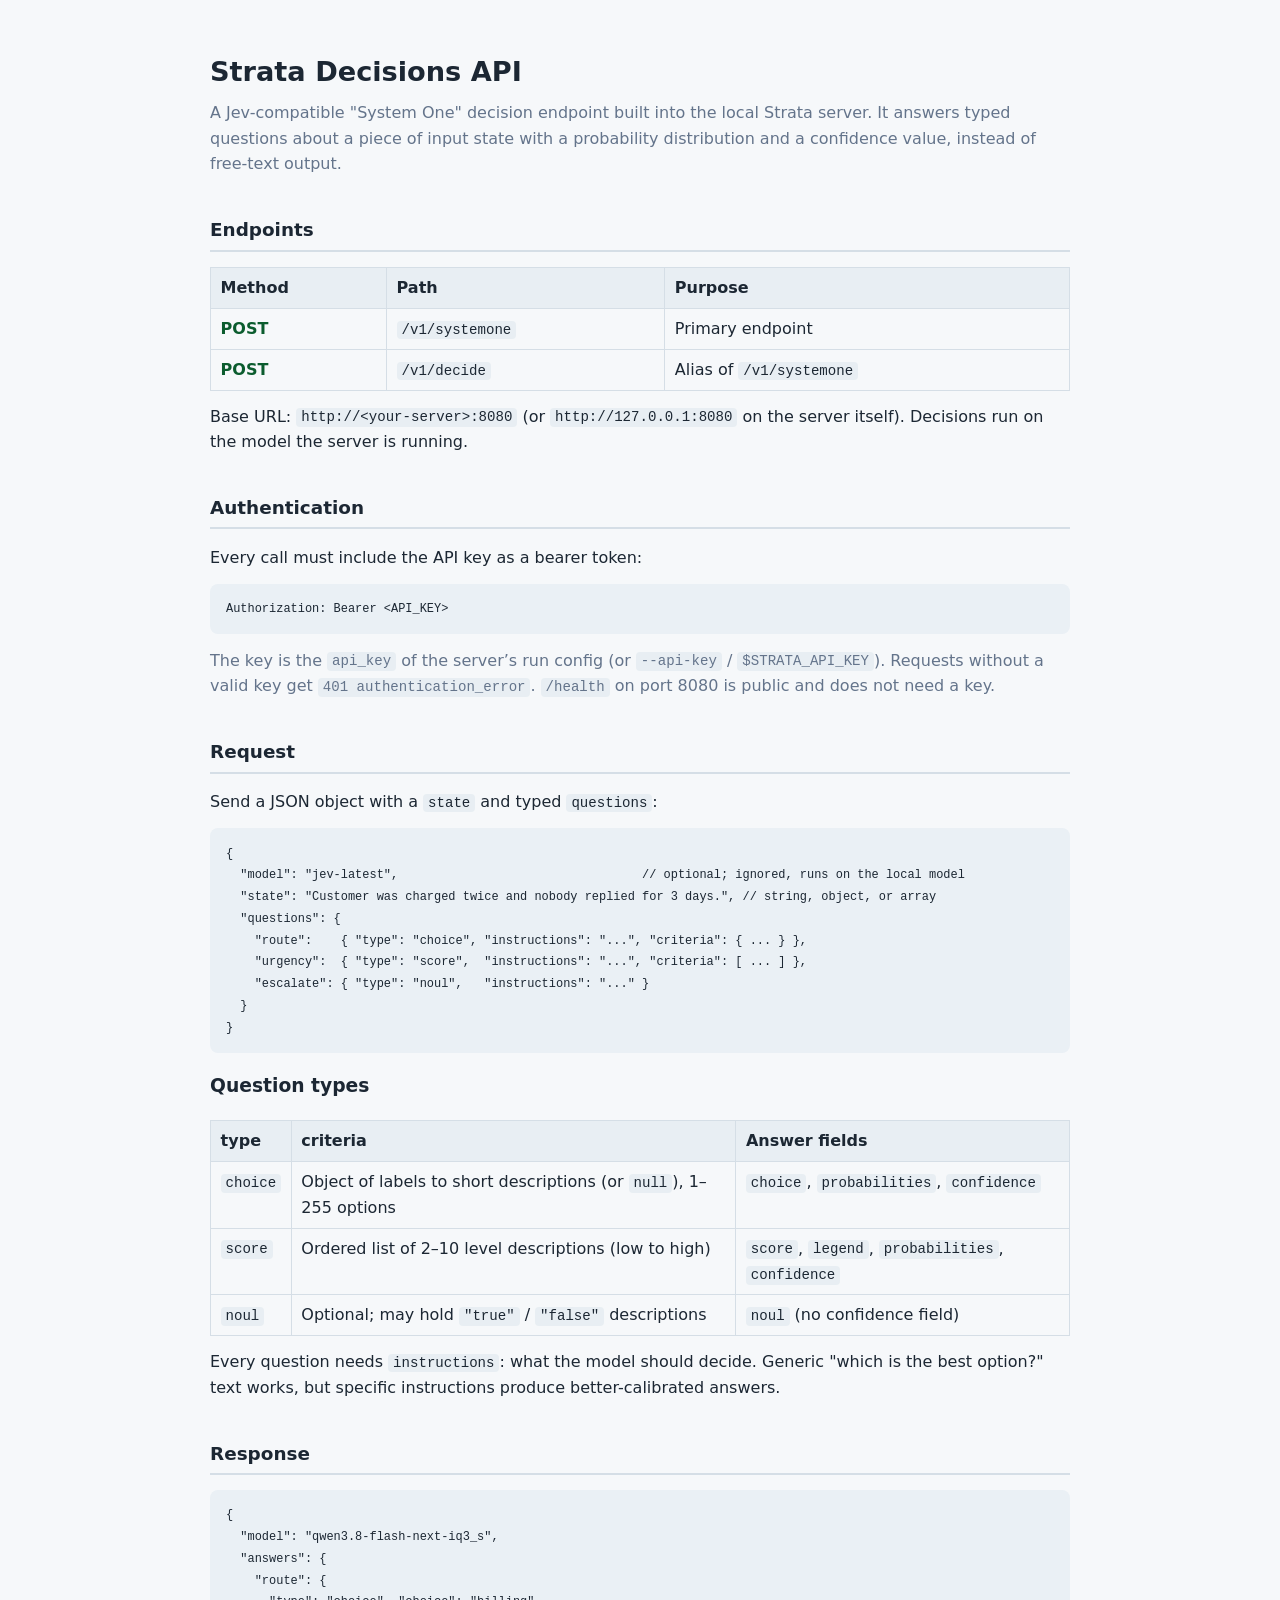
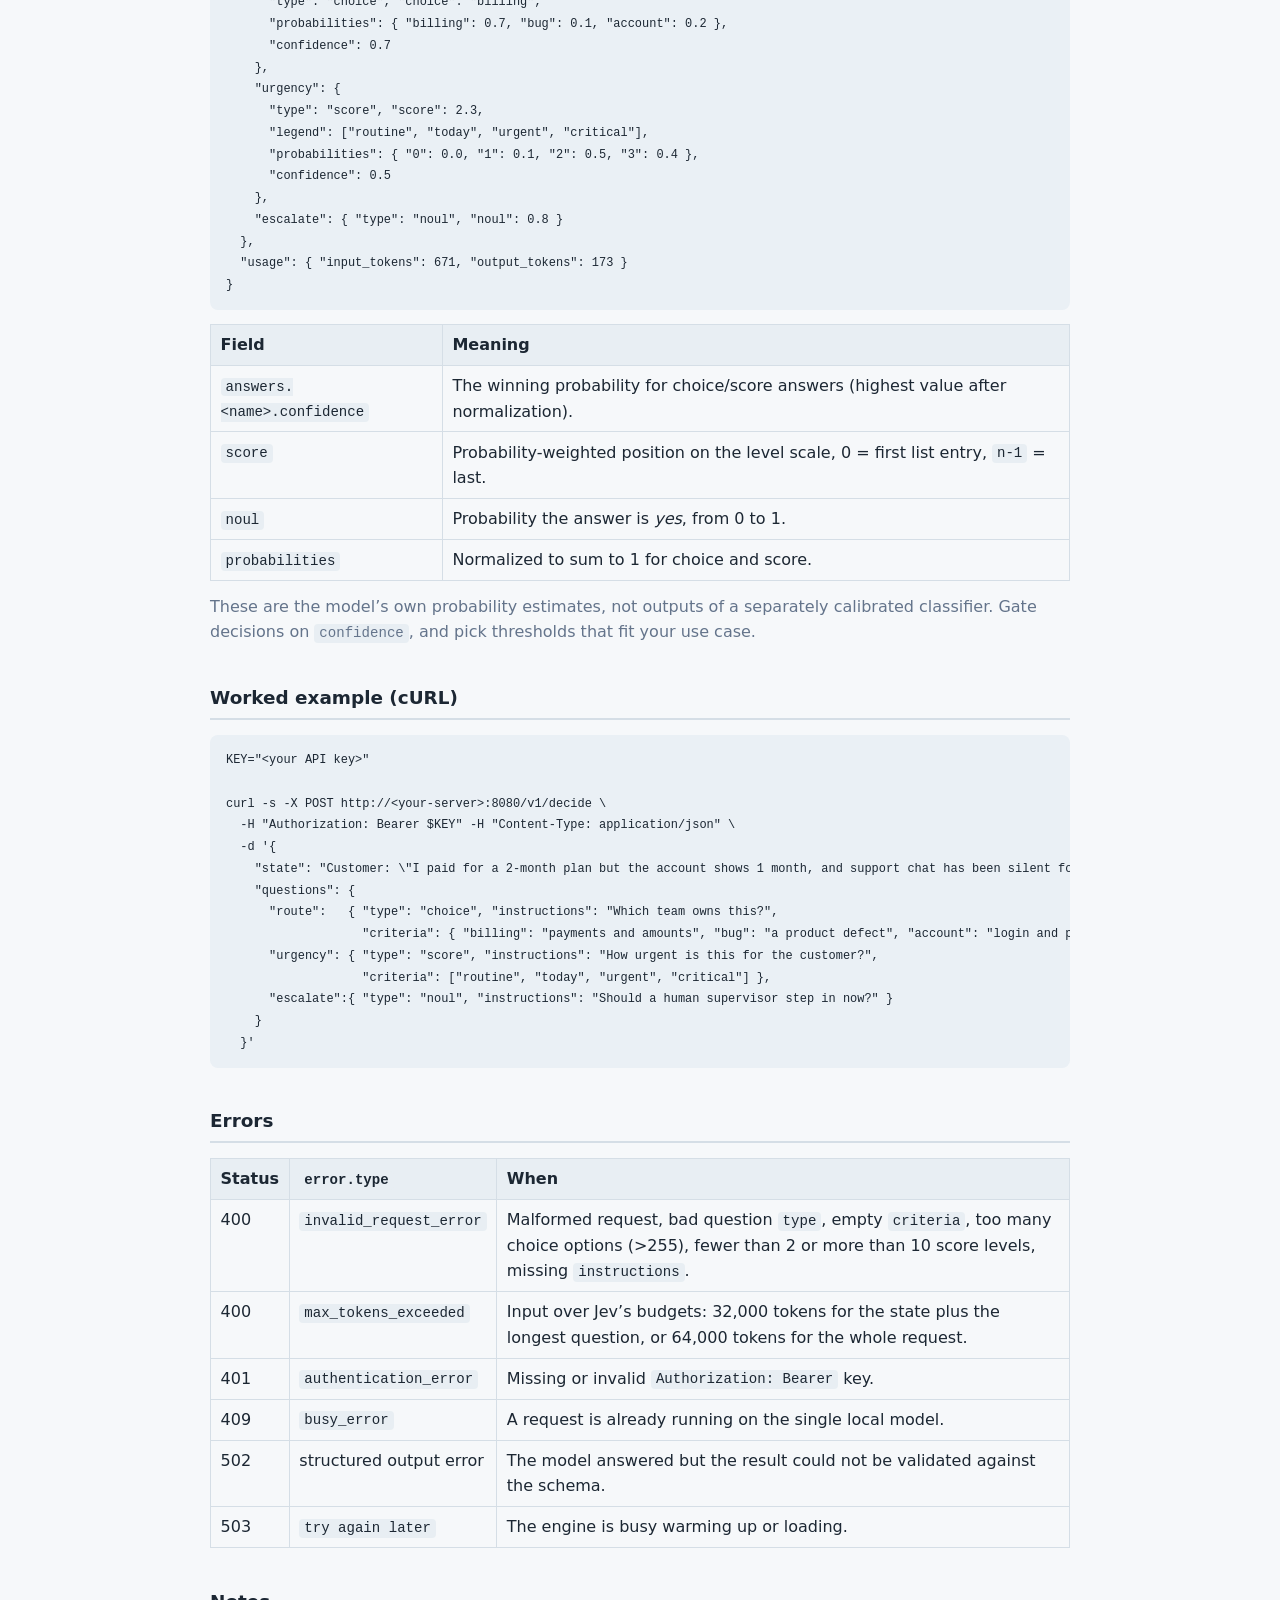
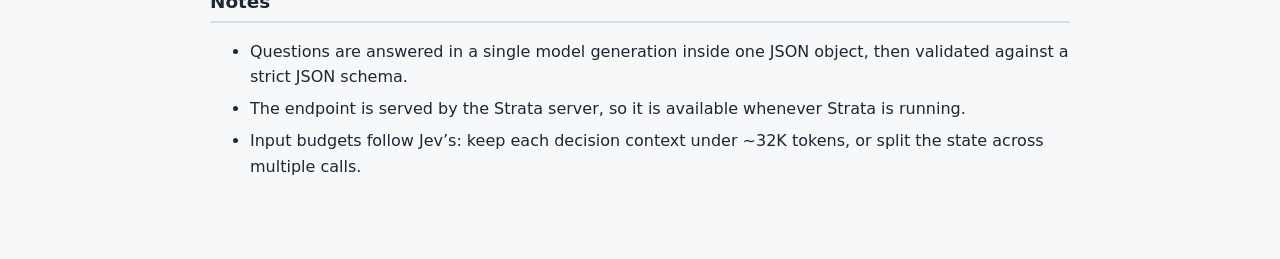
==== docs/decisions-api.html @ 214f07e4 "Decisions API: POST /v1/systemone (alias /v1/decide) Typed questions (choice, score, noul) about a s" ====
<!DOCTYPE html>
<html lang="en">
<head>
<meta charset="utf-8">
<meta name="viewport" content="width=device-width, initial-scale=1">
<title>Strata Decisions API</title>
<style>
  :root { color-scheme: light dark }
  body { font-family: system-ui, "Segoe UI", Roboto, sans-serif; line-height: 1.6; max-width: 860px; margin: 0 auto; padding: 2rem 1.2rem 4rem; color: #1c2733; background: #f6f8fa }
  @media (prefers-color-scheme: dark) {
    body { background: #0f1720; color: #dbe4ee }
    pre, code { background: #16212d; color: #dbe4ee }
    h2 { border-color: #2a3b4d }
    table { border-color: #2a3b4d }
    th { background: #16212d }
  }
  h1 { font-size: 1.7rem; margin-bottom: .2rem }
  h2 { font-size: 1.15rem; margin-top: 2.4rem; padding-bottom: .3rem; border-bottom: 2px solid #d5dee6 }
  p, li { margin: .4rem 0 }
  code { font-family: ui-monospace, "Cascadia Mono", Consolas, monospace; font-size: .88em; background: #e8eef3; padding: .1em .35em; border-radius: 4px }
  pre { background: #eaf0f5; padding: .9rem 1rem; border-radius: 8px; overflow-x: auto; font-size: .85rem }
  pre code { background: none; padding: 0 }
  table { border-collapse: collapse; width: 100%; margin: .8rem 0 }
  th, td { text-align: left; padding: .45rem .6rem; border: 1px solid #d5dee6; vertical-align: top }
  th { background: #e8eef3 }
  .http { font-weight: 600; color: #0b5c2e }
  .muted { color: #64748b }
  a { color: #0b6bcb }
</style>
</head>
<body>

<h1>Strata Decisions API</h1>
<p class="muted">A Jev-compatible "System One" decision endpoint built into the local Strata server.
It answers typed questions about a piece of input state with a probability distribution and a
confidence value, instead of free-text output.</p>

<h2>Endpoints</h2>
<table>
  <tr><th>Method</th><th>Path</th><th>Purpose</th></tr>
  <tr><td><span class="http">POST</span></td><td><code>/v1/systemone</code></td><td>Primary endpoint</td></tr>
  <tr><td><span class="http">POST</span></td><td><code>/v1/decide</code></td><td>Alias of <code>/v1/systemone</code></td></tr>
</table>
<p>Base URL: <code>http://&lt;your-server&gt;:8080</code> (or <code>http://127.0.0.1:8080</code> on the server itself).
Decisions run on the model the server is running.</p>

<h2>Authentication</h2>
<p>Every call must include the API key as a bearer token:</p>
<pre><code>Authorization: Bearer &lt;API_KEY&gt;</code></pre>
<p class="muted">The key is the <code>api_key</code> of the server&rsquo;s run config (or <code>--api-key</code> / <code>$STRATA_API_KEY</code>).
Requests without a valid key get <code>401 authentication_error</code>. <code>/health</code> on port 8080 is
public and does not need a key.</p>

<h2>Request</h2>
<p>Send a JSON object with a <code>state</code> and typed <code>questions</code>:</p>
<pre><code>{
  "model": "jev-latest",                                  // optional; ignored, runs on the local model
  "state": "Customer was charged twice and nobody replied for 3 days.", // string, object, or array
  "questions": {
    "route":    { "type": "choice", "instructions": "...", "criteria": { ... } },
    "urgency":  { "type": "score",  "instructions": "...", "criteria": [ ... ] },
    "escalate": { "type": "noul",   "instructions": "..." }
  }
}</code></pre>

<h3>Question types</h3>
<table>
  <tr><th>type</th><th>criteria</th><th>Answer fields</th></tr>
  <tr>
    <td><code>choice</code></td>
    <td>Object of labels to short descriptions (or <code>null</code>), 1&ndash;255 options</td>
    <td><code>choice</code>, <code>probabilities</code>, <code>confidence</code></td>
  </tr>
  <tr>
    <td><code>score</code></td>
    <td>Ordered list of 2&ndash;10 level descriptions (low to high)</td>
    <td><code>score</code>, <code>legend</code>, <code>probabilities</code>, <code>confidence</code></td>
  </tr>
  <tr>
    <td><code>noul</code></td>
    <td>Optional; may hold <code>"true"</code> / <code>"false"</code> descriptions</td>
    <td><code>noul</code> (no confidence field)</td>
  </tr>
</table>
<p>Every question needs <code>instructions</code>: what the model should decide. Generic "which is the
best option?" text works, but specific instructions produce better-calibrated answers.</p>

<h2>Response</h2>
<pre><code>{
  "model": "qwen3.8-flash-next-iq3_s",
  "answers": {
    "route": {
      "type": "choice", "choice": "billing",
      "probabilities": { "billing": 0.7, "bug": 0.1, "account": 0.2 },
      "confidence": 0.7
    },
    "urgency": {
      "type": "score", "score": 2.3,
      "legend": ["routine", "today", "urgent", "critical"],
      "probabilities": { "0": 0.0, "1": 0.1, "2": 0.5, "3": 0.4 },
      "confidence": 0.5
    },
    "escalate": { "type": "noul", "noul": 0.8 }
  },
  "usage": { "input_tokens": 671, "output_tokens": 173 }
}</code></pre>
<table>
  <tr><th>Field</th><th>Meaning</th></tr>
  <tr><td><code>answers.&lt;name&gt;.confidence</code></td><td>The winning probability for choice/score answers (highest value after normalization).</td></tr>
  <tr><td><code>score</code></td><td>Probability-weighted position on the level scale, 0 = first list entry, <code>n-1</code> = last.</td></tr>
  <tr><td><code>noul</code></td><td>Probability the answer is <em>yes</em>, from 0 to 1.</td></tr>
  <tr><td><code>probabilities</code></td><td>Normalized to sum to 1 for choice and score.</td></tr>
</table>
<p class="muted">These are the model&rsquo;s own probability estimates, not outputs of a separately
calibrated classifier. Gate decisions on <code>confidence</code>, and pick thresholds that fit your use case.</p>

<h2>Worked example (cURL)</h2>
<pre><code>KEY="&lt;your API key&gt;"

curl -s -X POST http://&lt;your-server&gt;:8080/v1/decide \
  -H "Authorization: Bearer $KEY" -H "Content-Type: application/json" \
  -d '{
    "state": "Customer: \"I paid for a 2-month plan but the account shows 1 month, and support chat has been silent for 3 days.\"",
    "questions": {
      "route":   { "type": "choice", "instructions": "Which team owns this?",
                   "criteria": { "billing": "payments and amounts", "bug": "a product defect", "account": "login and plan status" } },
      "urgency": { "type": "score", "instructions": "How urgent is this for the customer?",
                   "criteria": ["routine", "today", "urgent", "critical"] },
      "escalate":{ "type": "noul", "instructions": "Should a human supervisor step in now?" }
    }
  }'</code></pre>

<h2>Errors</h2>
<table>
  <tr><th>Status</th><th><code>error.type</code></th><th>When</th></tr>
  <tr><td>400</td><td><code>invalid_request_error</code></td><td>Malformed request, bad question <code>type</code>, empty
      <code>criteria</code>, too many choice options (&gt;255), fewer than 2 or more than 10 score levels, missing <code>instructions</code>.</td></tr>
  <tr><td>400</td><td><code>max_tokens_exceeded</code></td><td>Input over Jev&rsquo;s budgets: 32,000 tokens for the state plus the
      longest question, or 64,000 tokens for the whole request.</td></tr>
  <tr><td>401</td><td><code>authentication_error</code></td><td>Missing or invalid <code>Authorization: Bearer</code> key.</td></tr>
  <tr><td>409</td><td><code>busy_error</code></td><td>A request is already running on the single local model.</td></tr>
  <tr><td>502</td><td>structured output error</td><td>The model answered but the result could not be validated against the schema.</td></tr>
  <tr><td>503</td><td><code>try again later</code></td><td>The engine is busy warming up or loading.</td></tr>
</table>

<h2>Notes</h2>
<ul>
  <li>Questions are answered in a single model generation inside one JSON object, then validated against a strict JSON schema.</li>
  <li>The endpoint is served by the Strata server, so it is available whenever Strata is running.</li>
  <li>Input budgets follow Jev&rsquo;s: keep each decision context under ~32K tokens, or split the state across multiple calls.</li>
</ul>

</body>
</html>
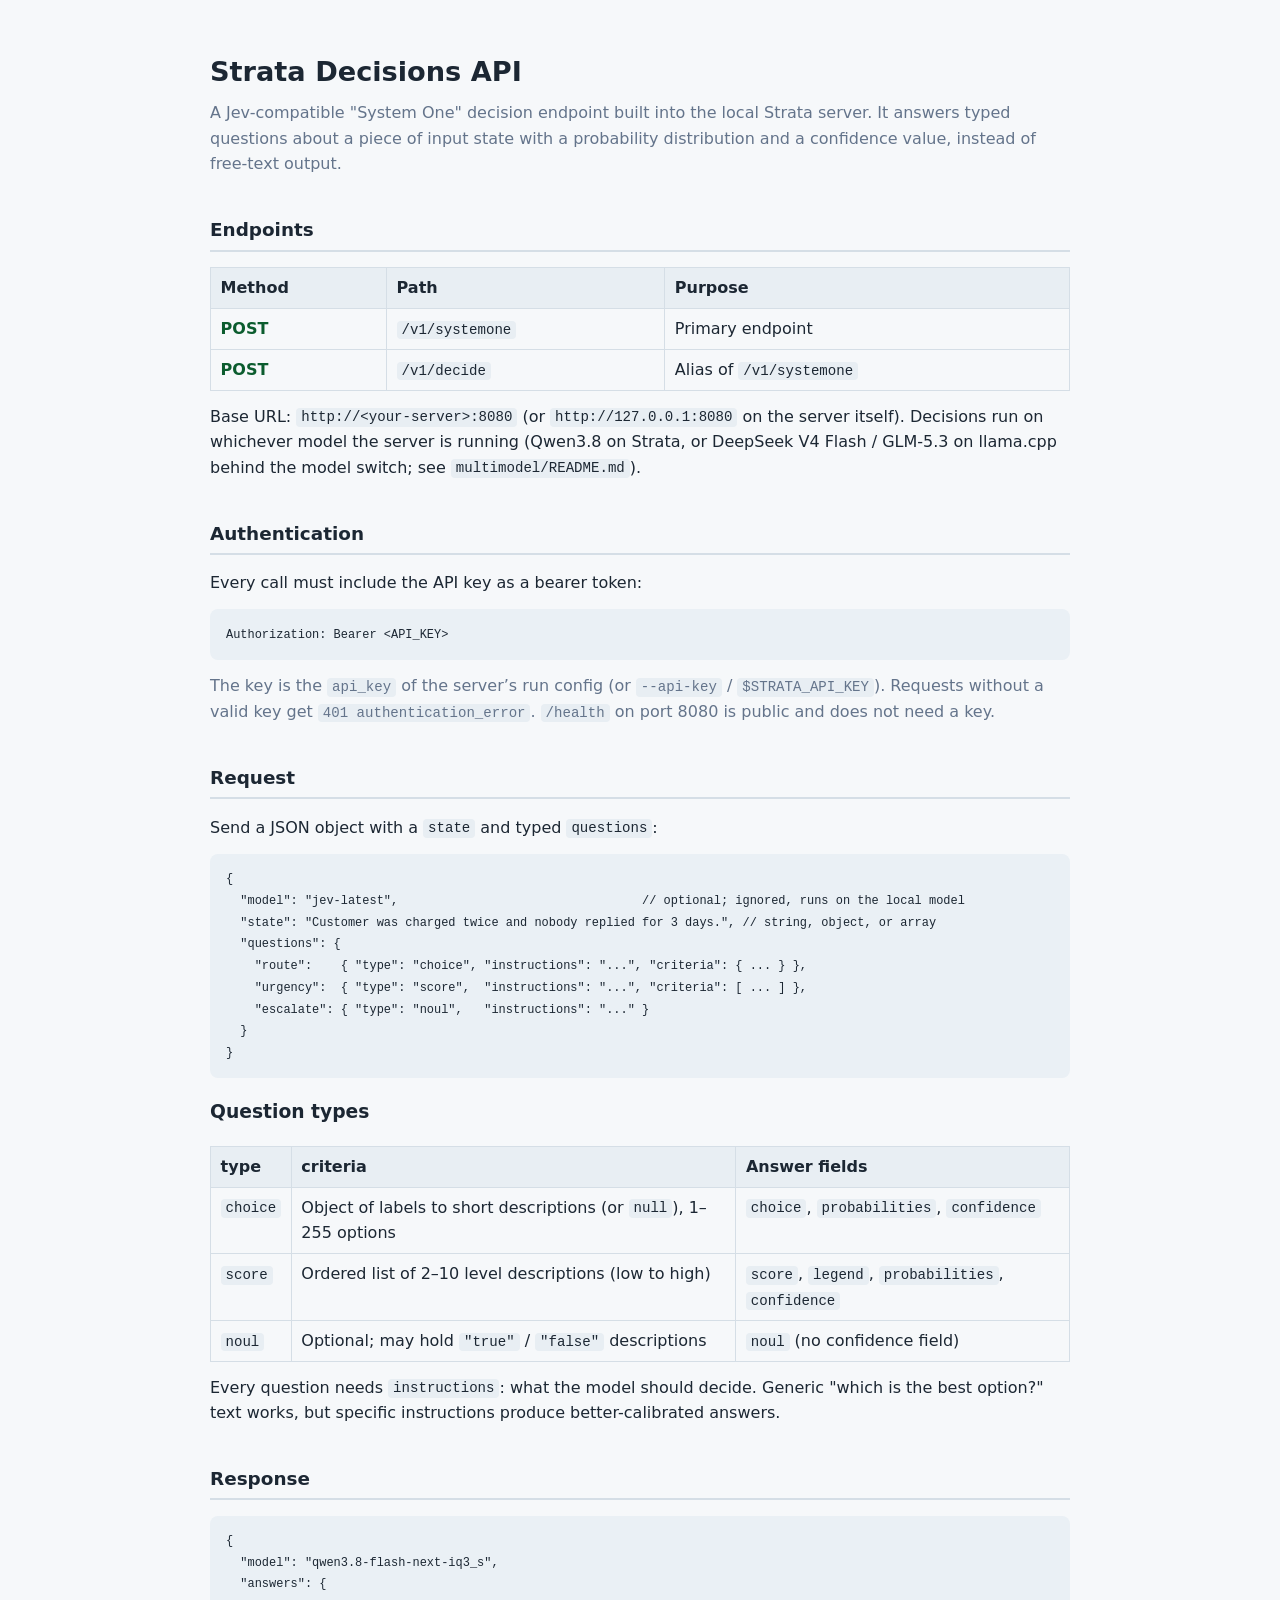
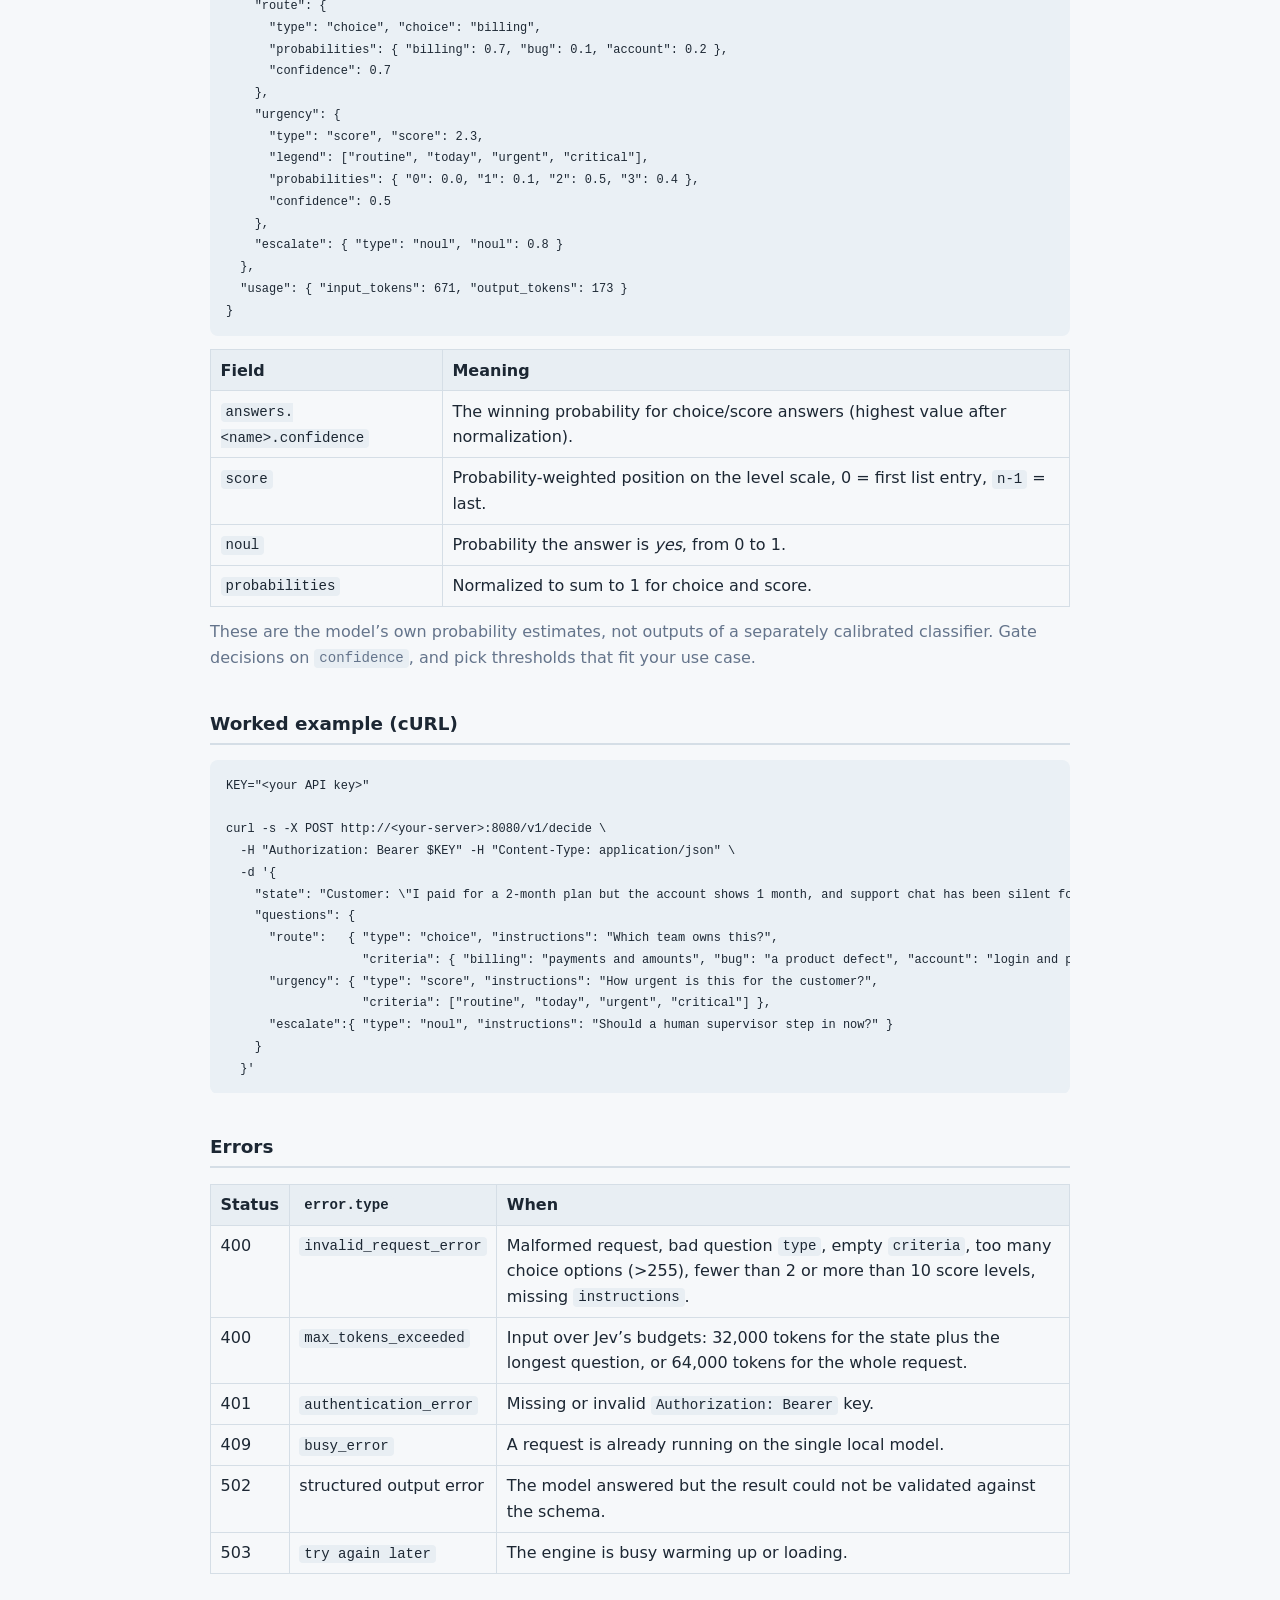
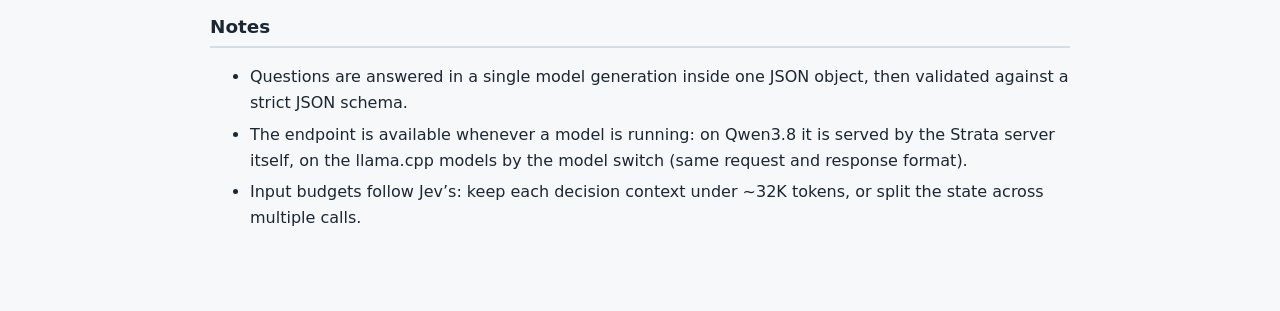
==== commit 5306ecb3: "multimodel: one server on port 8080, one model at a time model-switch.py fronts the public port and " ====
--- a/docs/decisions-api.html
+++ b/docs/decisions-api.html
@@ -42,7 +42,8 @@
   <tr><td><span class="http">POST</span></td><td><code>/v1/decide</code></td><td>Alias of <code>/v1/systemone</code></td></tr>
 </table>
 <p>Base URL: <code>http://&lt;your-server&gt;:8080</code> (or <code>http://127.0.0.1:8080</code> on the server itself).
-Decisions run on the model the server is running.</p>
+Decisions run on whichever model the server is running (Qwen3.8 on Strata, or DeepSeek V4 Flash / GLM-5.3 on
+llama.cpp behind the model switch; see <code>multimodel/README.md</code>).</p>
 
 <h2>Authentication</h2>
 <p>Every call must include the API key as a bearer token:</p>
@@ -146,7 +147,8 @@
 <h2>Notes</h2>
 <ul>
   <li>Questions are answered in a single model generation inside one JSON object, then validated against a strict JSON schema.</li>
-  <li>The endpoint is served by the Strata server, so it is available whenever Strata is running.</li>
+  <li>The endpoint is available whenever a model is running: on Qwen3.8 it is served by the Strata server itself, on the
+      llama.cpp models by the model switch (same request and response format).</li>
   <li>Input budgets follow Jev&rsquo;s: keep each decision context under ~32K tokens, or split the state across multiple calls.</li>
 </ul>
 
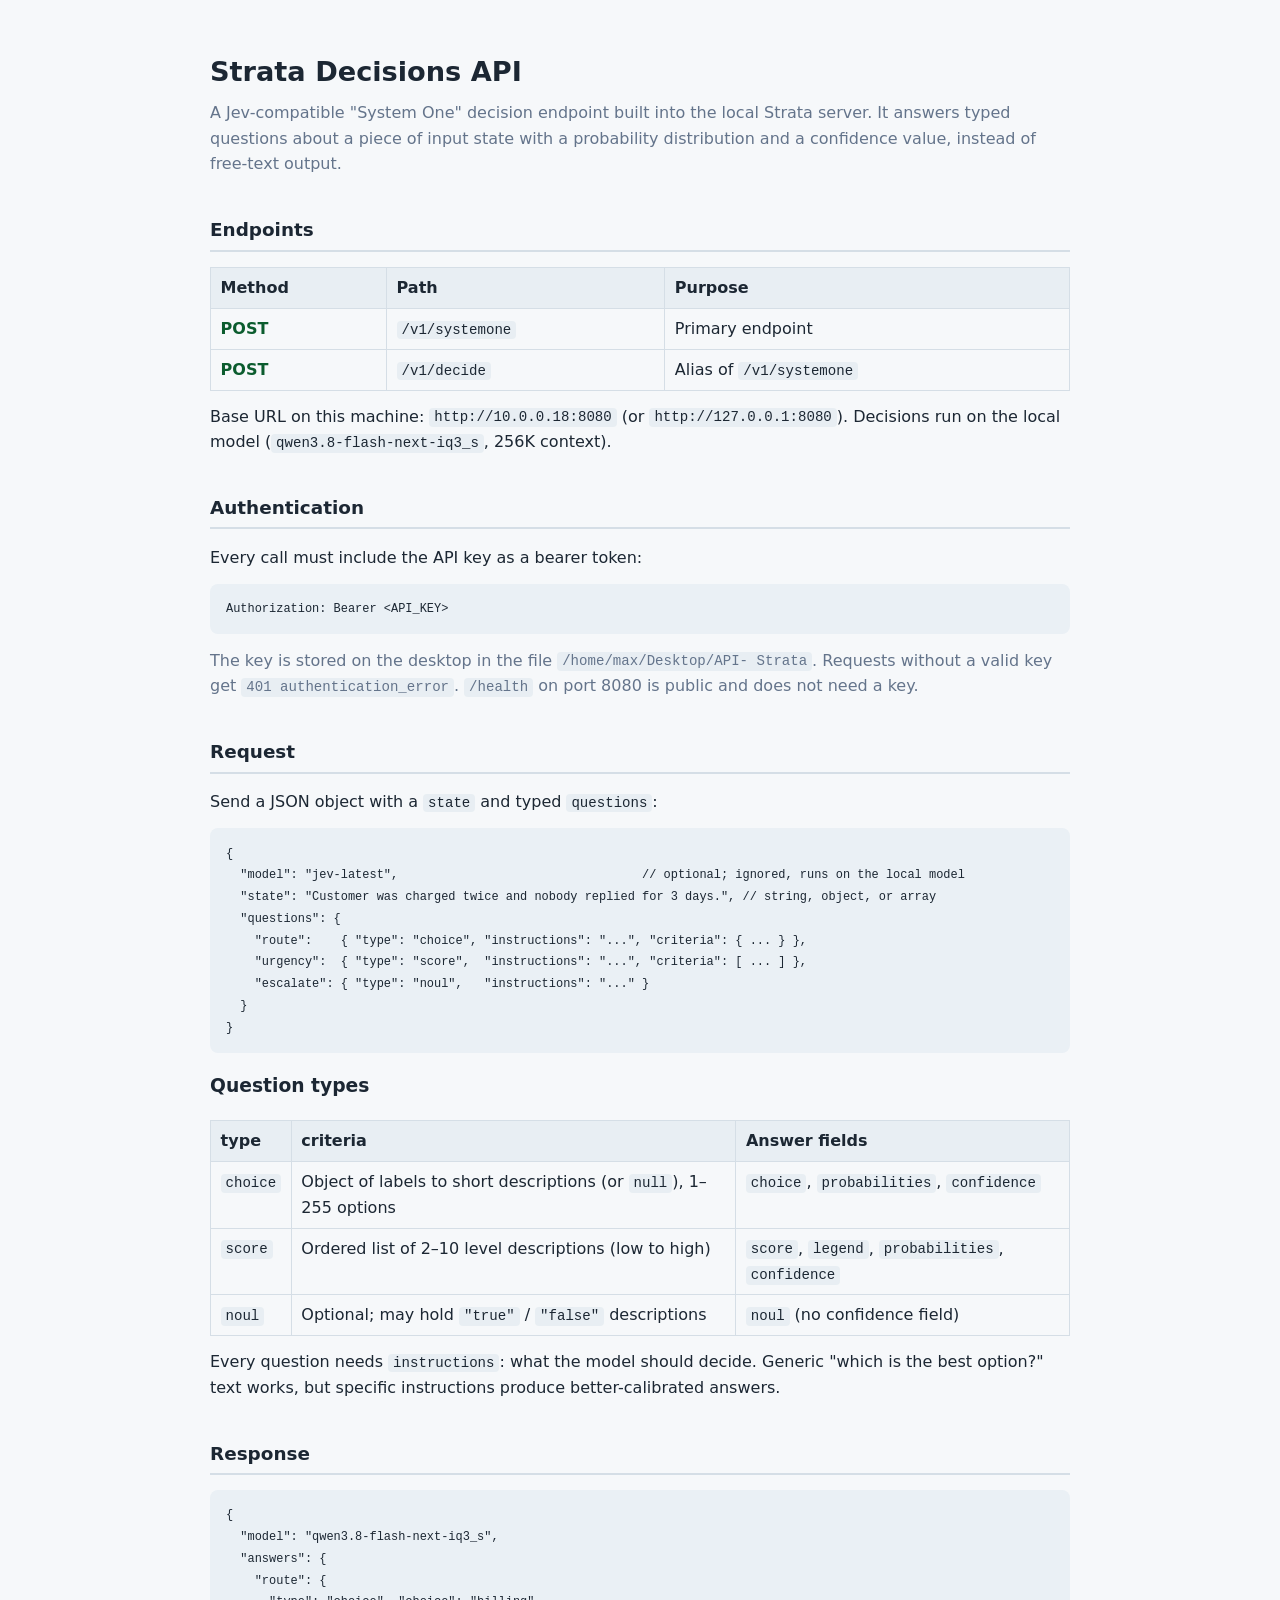
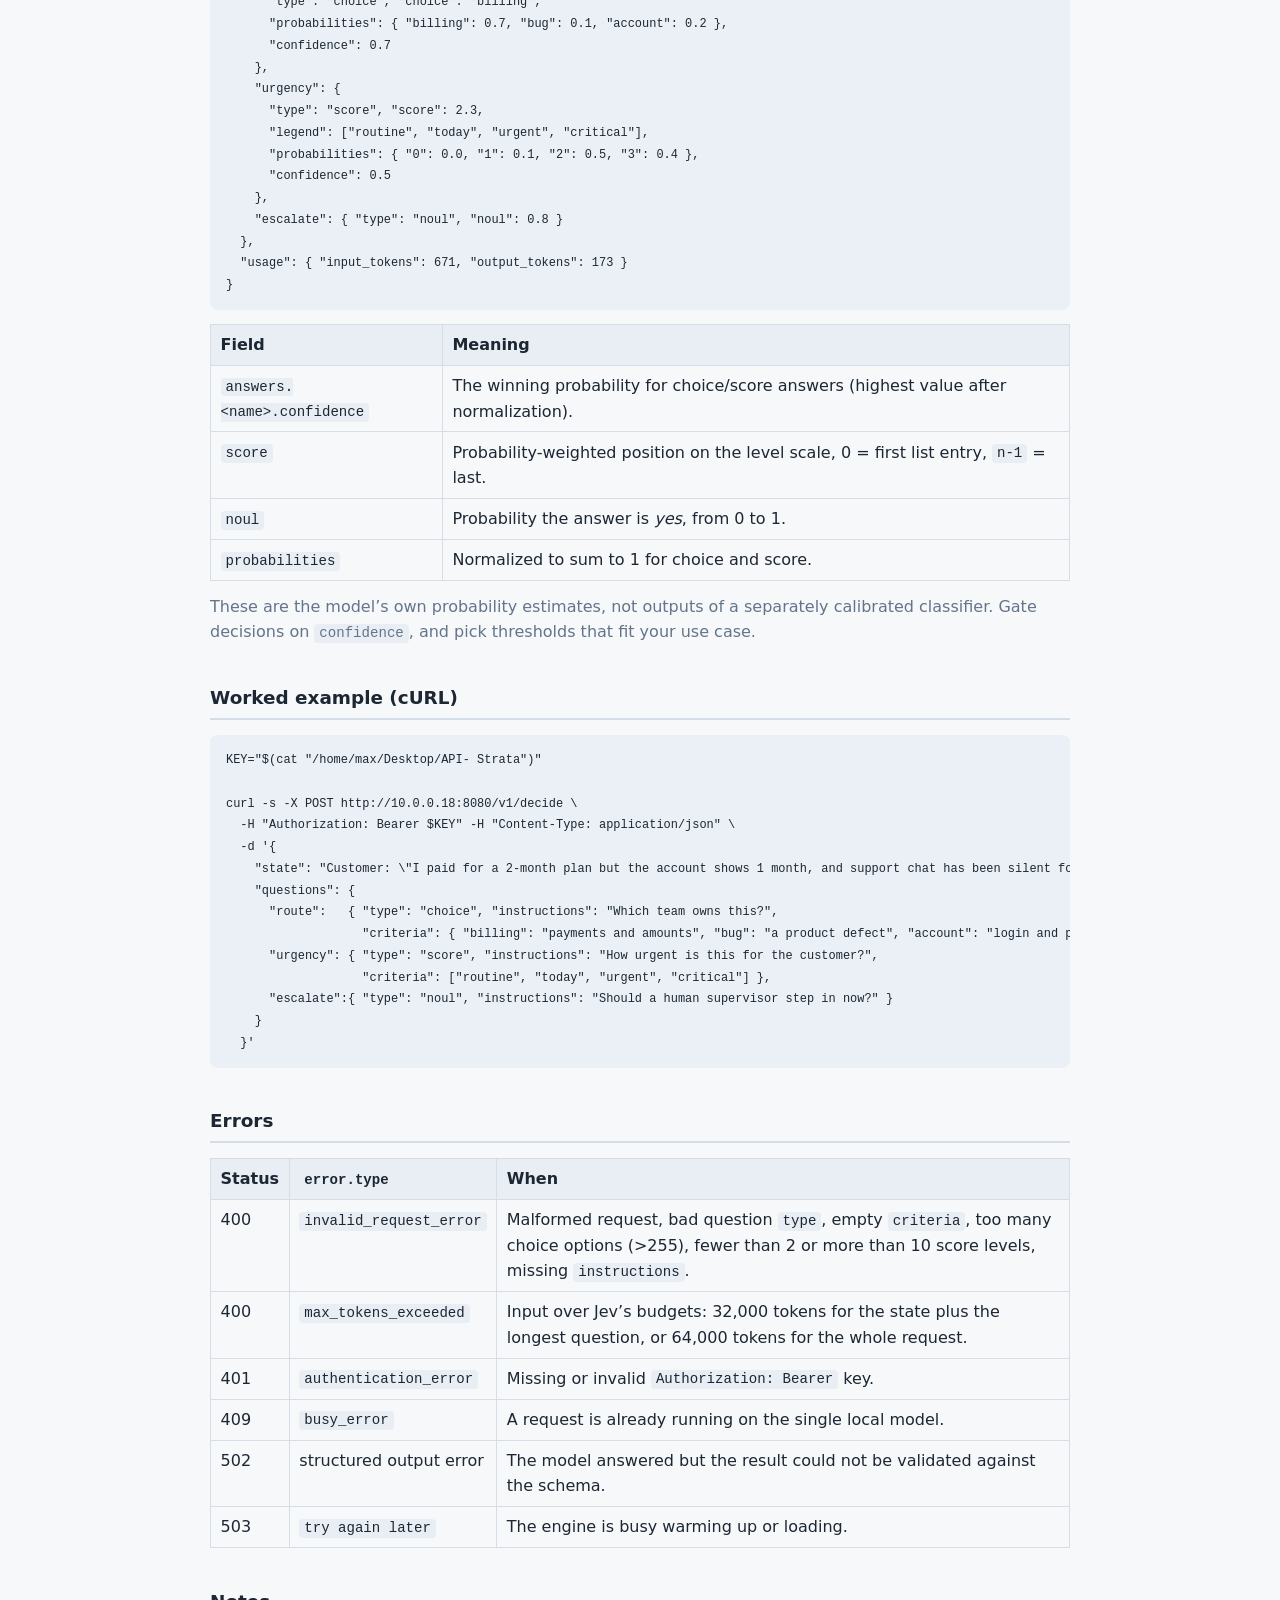
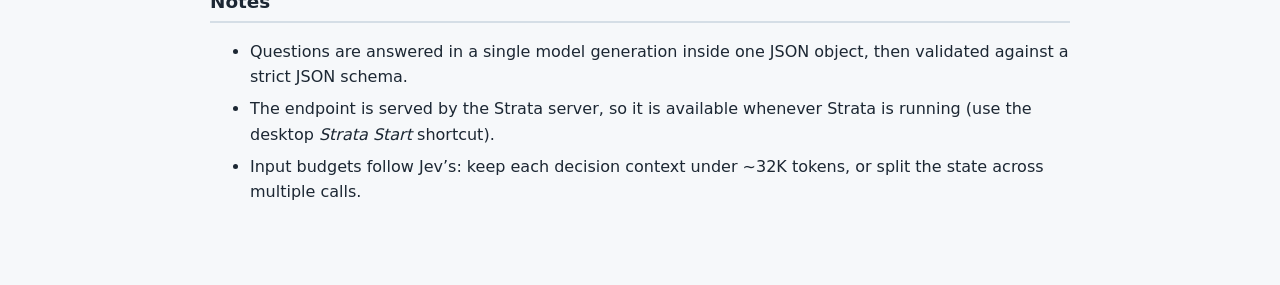
==== commit f27be748: "Preserve local server tweaks and Decisions API" ====
--- a/docs/decisions-api.html
+++ b/docs/decisions-api.html
@@ -41,14 +41,13 @@
   <tr><td><span class="http">POST</span></td><td><code>/v1/systemone</code></td><td>Primary endpoint</td></tr>
   <tr><td><span class="http">POST</span></td><td><code>/v1/decide</code></td><td>Alias of <code>/v1/systemone</code></td></tr>
 </table>
-<p>Base URL: <code>http://&lt;your-server&gt;:8080</code> (or <code>http://127.0.0.1:8080</code> on the server itself).
-Decisions run on whichever model the server is running (Qwen3.8 on Strata, or DeepSeek V4 Flash / GLM-5.3 on
-llama.cpp behind the model switch; see <code>multimodel/README.md</code>).</p>
+<p>Base URL on this machine: <code>http://10.0.0.18:8080</code> (or <code>http://127.0.0.1:8080</code>).
+Decisions run on the local model (<code>qwen3.8-flash-next-iq3_s</code>, 256K context).</p>
 
 <h2>Authentication</h2>
 <p>Every call must include the API key as a bearer token:</p>
 <pre><code>Authorization: Bearer &lt;API_KEY&gt;</code></pre>
-<p class="muted">The key is the <code>api_key</code> of the server&rsquo;s run config (or <code>--api-key</code> / <code>$STRATA_API_KEY</code>).
+<p class="muted">The key is stored on the desktop in the file <code>/home/max/Desktop/API- Strata</code>.
 Requests without a valid key get <code>401 authentication_error</code>. <code>/health</code> on port 8080 is
 public and does not need a key.</p>
 
@@ -116,9 +115,9 @@
 calibrated classifier. Gate decisions on <code>confidence</code>, and pick thresholds that fit your use case.</p>
 
 <h2>Worked example (cURL)</h2>
-<pre><code>KEY="&lt;your API key&gt;"
+<pre><code>KEY="$(cat "/home/max/Desktop/API- Strata")"
 
-curl -s -X POST http://&lt;your-server&gt;:8080/v1/decide \
+curl -s -X POST http://10.0.0.18:8080/v1/decide \
   -H "Authorization: Bearer $KEY" -H "Content-Type: application/json" \
   -d '{
     "state": "Customer: \"I paid for a 2-month plan but the account shows 1 month, and support chat has been silent for 3 days.\"",
@@ -147,8 +146,7 @@
 <h2>Notes</h2>
 <ul>
   <li>Questions are answered in a single model generation inside one JSON object, then validated against a strict JSON schema.</li>
-  <li>The endpoint is available whenever a model is running: on Qwen3.8 it is served by the Strata server itself, on the
-      llama.cpp models by the model switch (same request and response format).</li>
+  <li>The endpoint is served by the Strata server, so it is available whenever Strata is running (use the desktop <em>Strata Start</em> shortcut).</li>
   <li>Input budgets follow Jev&rsquo;s: keep each decision context under ~32K tokens, or split the state across multiple calls.</li>
 </ul>
 
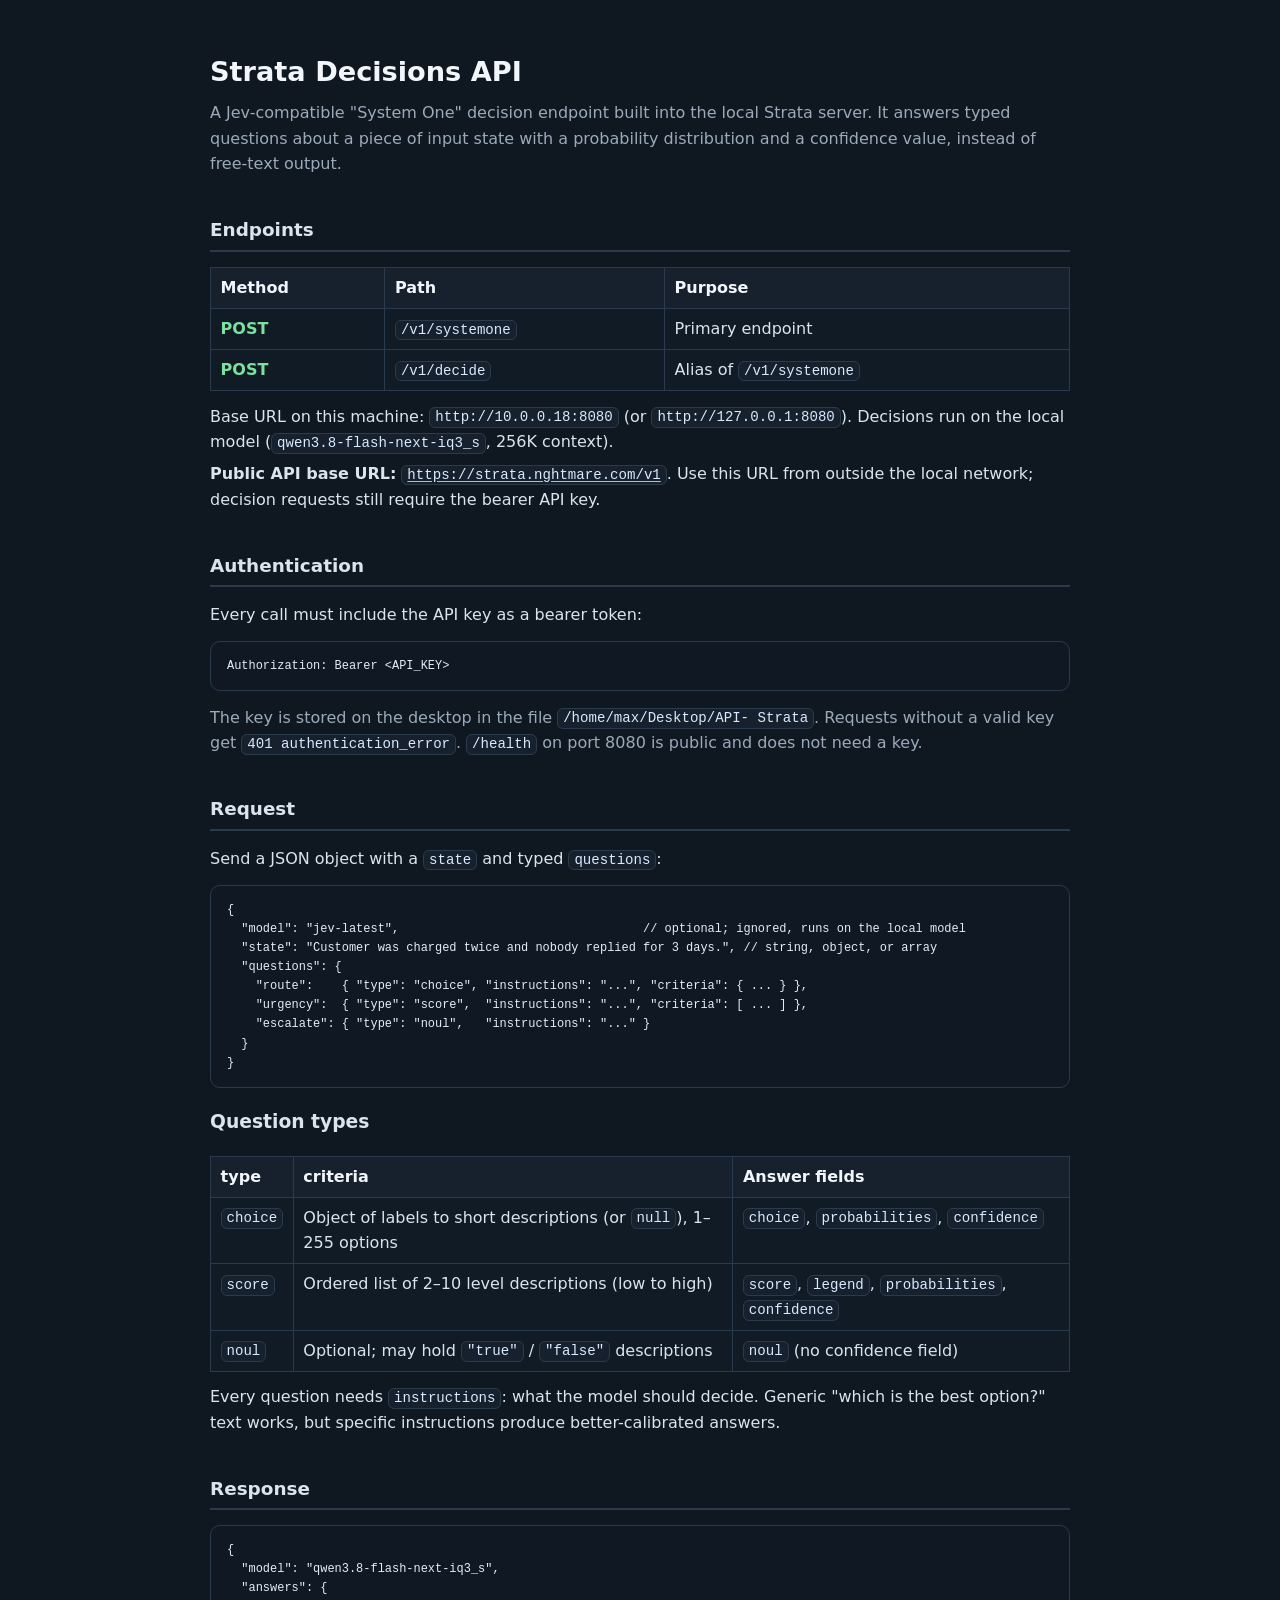
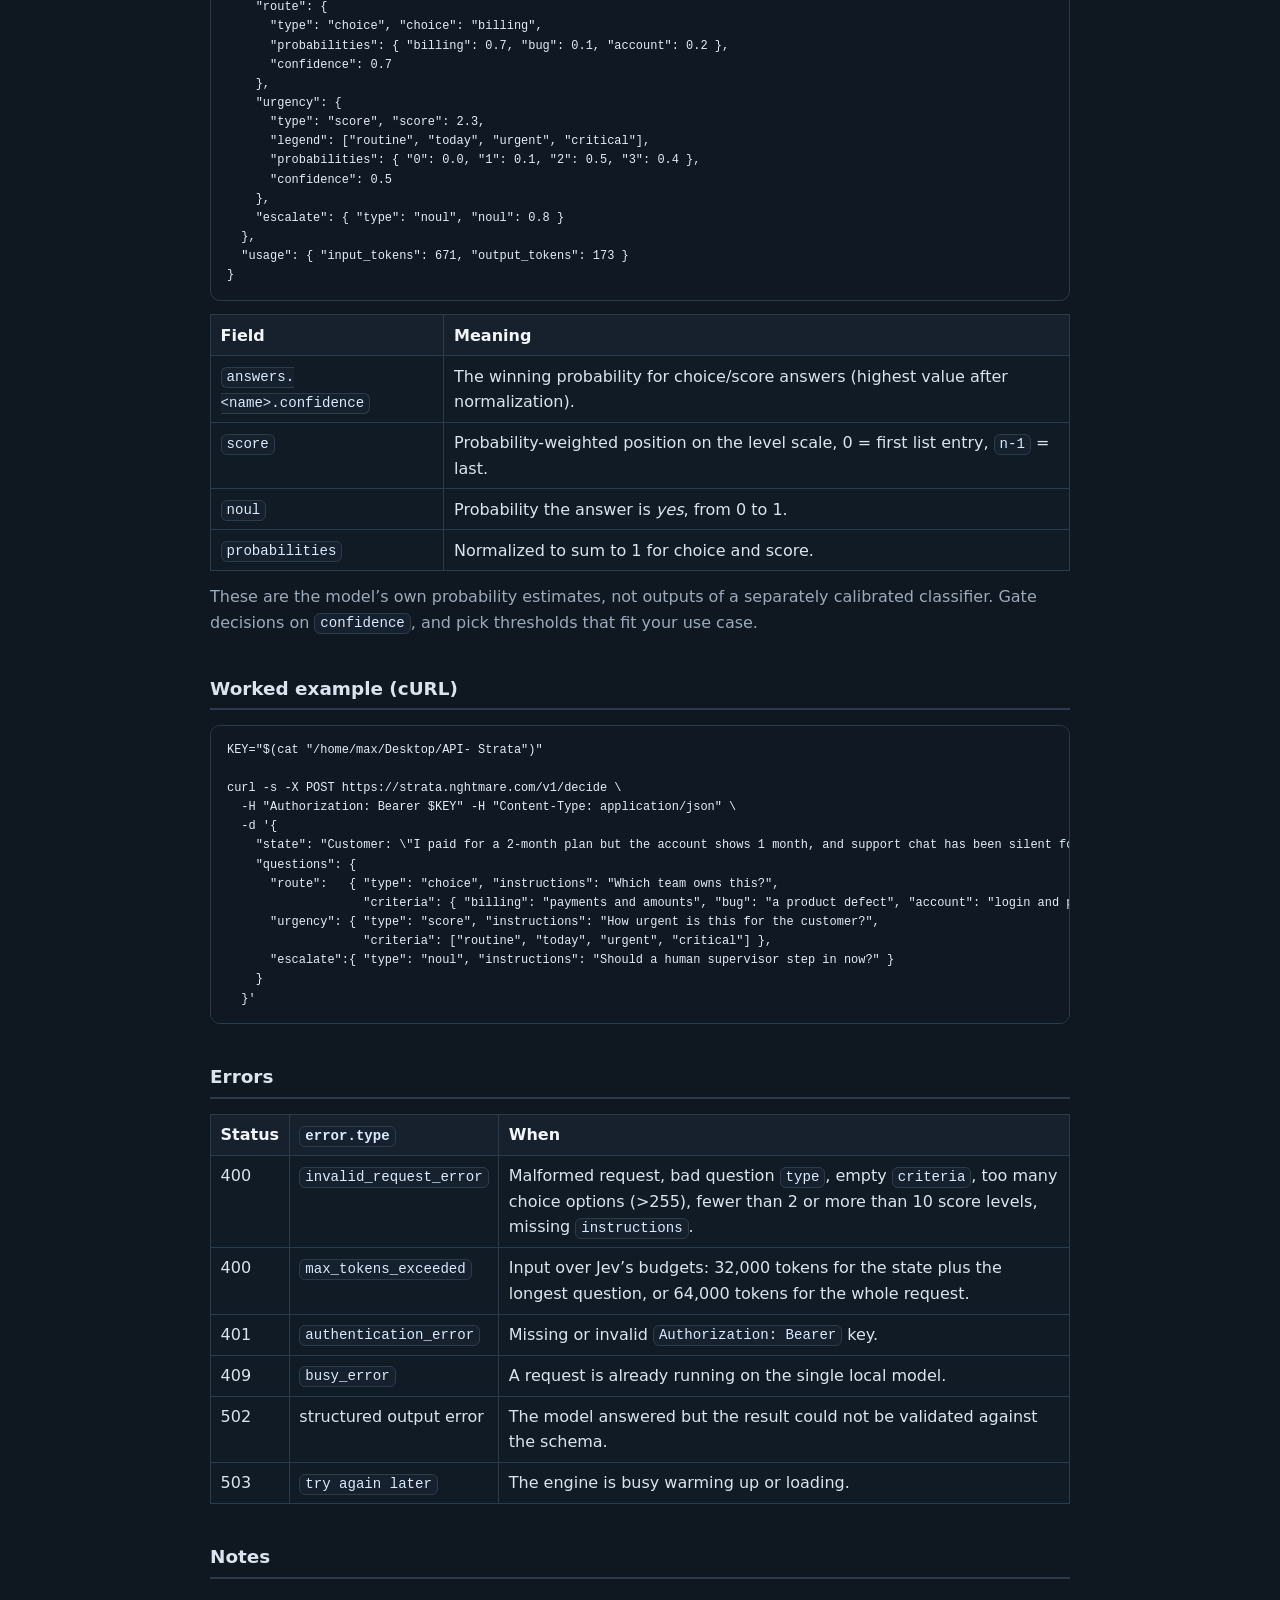
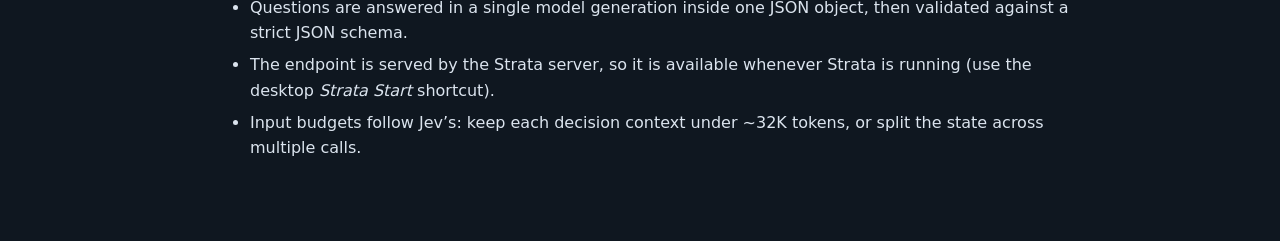
==== commit 126125b4: "Improve Decisions API docs formatting and public URL" ====
--- a/docs/decisions-api.html
+++ b/docs/decisions-api.html
@@ -26,6 +26,23 @@
   .http { font-weight: 600; color: #0b5c2e }
   .muted { color: #64748b }
   a { color: #0b6bcb }
+
+  :root { color-scheme: dark; }
+  body { color: #dbe4ee; background: #0f1720; }
+  h1 { color: #f2f6fa; }
+  h2 { border-color: #2a3b4d; }
+  code, pre { color: #d9eaff; background: #16212d; border: 1px solid #2a3b4d; border-radius: 6px; }
+  pre { color: #e3edf7; background: #101923; border-radius: 10px; }
+  pre code { display: block; color: #e3edf7; background: transparent; border: 0; padding: 0; }
+  table { border-collapse: collapse; }
+  th, td { background: #111b25; border-color: #2a3b4d; color: #dbe4ee; }
+  th { background: #16212d; color: #f2f6fa; }
+  .http { color: #7ce0a0; }
+  .muted { color: #9baaba; }
+  a { color: #8ec5ff; text-underline-offset: .15em; }
+  a:hover { color: #b7dcff; }
+  a:focus-visible { outline: 2px solid #8ec5ff; outline-offset: 3px; border-radius: 3px; }
+
 </style>
 </head>
 <body>
@@ -43,6 +60,7 @@
 </table>
 <p>Base URL on this machine: <code>http://10.0.0.18:8080</code> (or <code>http://127.0.0.1:8080</code>).
 Decisions run on the local model (<code>qwen3.8-flash-next-iq3_s</code>, 256K context).</p>
+<p><strong>Public API base URL:</strong> <a href="https://strata.nghtmare.com/v1" rel="noopener noreferrer"><code>https://strata.nghtmare.com/v1</code></a>. Use this URL from outside the local network; decision requests still require the bearer API key.</p>
 
 <h2>Authentication</h2>
 <p>Every call must include the API key as a bearer token:</p>
@@ -117,7 +135,7 @@
 <h2>Worked example (cURL)</h2>
 <pre><code>KEY="$(cat "/home/max/Desktop/API- Strata")"
 
-curl -s -X POST http://10.0.0.18:8080/v1/decide \
+curl -s -X POST https://strata.nghtmare.com/v1/decide \
   -H "Authorization: Bearer $KEY" -H "Content-Type: application/json" \
   -d '{
     "state": "Customer: \"I paid for a 2-month plan but the account shows 1 month, and support chat has been silent for 3 days.\"",
